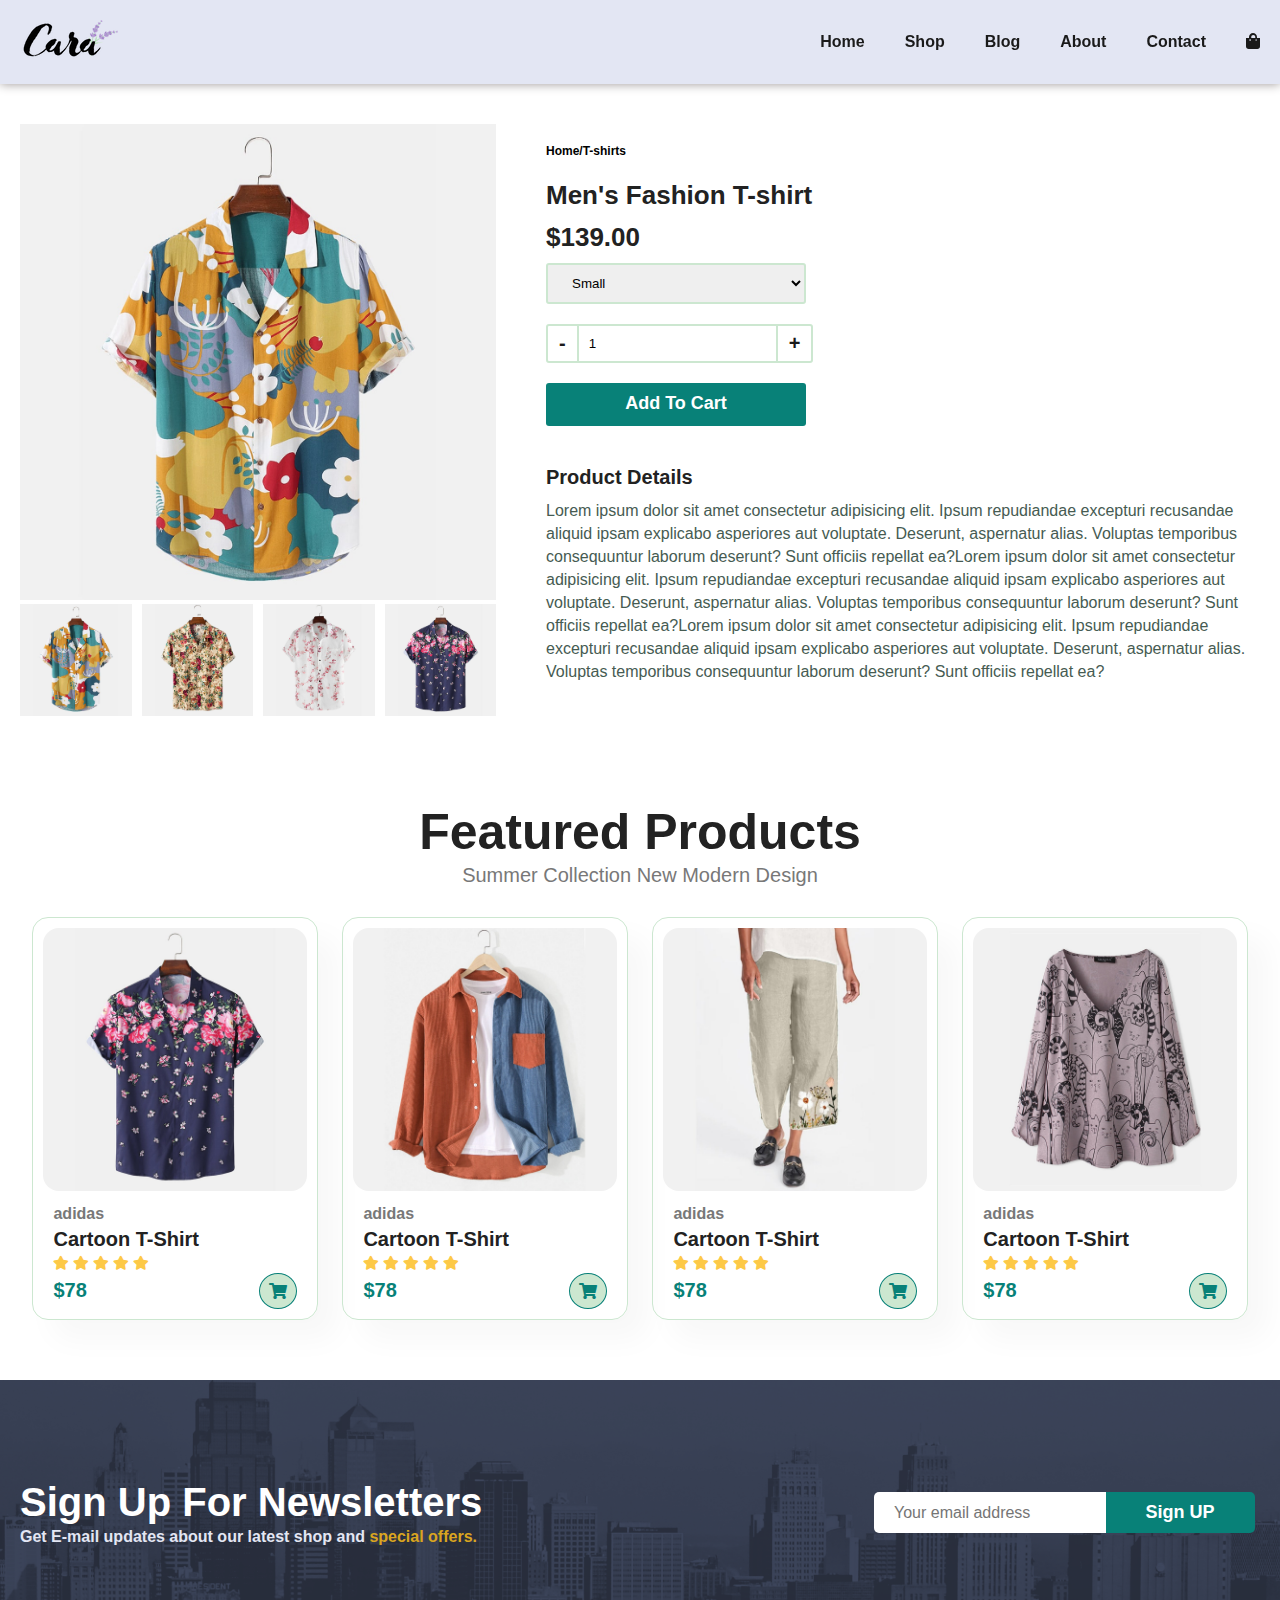
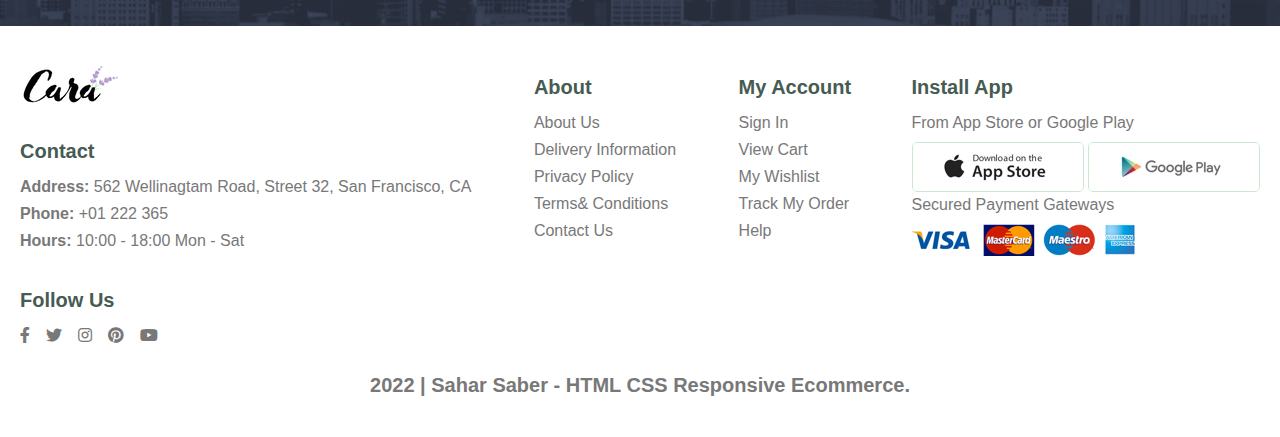
==== product.html @ e2597cf2 "initial commit" ====
<!DOCTYPE html>
<html lang="en">
<head>
  <meta charset="UTF-8">
  <meta http-equiv="X-UA-Compatible" content="IE=edge">
  <meta name="viewport" content="width=device-width, initial-scale=1.0">
  <!-- google fonts Work Sans -->
  <link rel="preconnect" href="https://fonts.googleapis.com">
  <link rel="preconnect" href="https://fonts.gstatic.com" crossorigin>
  <link href="https://fonts.googleapis.com/css2?family=Work+Sans:wght@200;300;400;500;600;700;800&display=swap" rel="stylesheet">
  <!-- main css file -->
  <link rel="stylesheet" href="https://use.fontawesome.com/releases/v5.15.4/css/all.css" />
  <link rel="stylesheet" href="css/style.css">
  <!--  title of the page -->
  <title>Full responsive ecommerce</title>
</head> 
<body>
  <header id="header" class="header">
    <div class="container">
      <div class="header-flex">
        <a href="#"><img src="img/logo.png" alt="header__logo"></a>
        <ul class="header__list">
          <li class="header__link"><a href="index.html">Home</a></li>
          <li class="header__link"><a href="shop.html">Shop</a></li>
          <li class="header__link"><a href="blog.html">Blog</a></li>
          <li class="header__link"><a href="about.html">About</a></li>
          <li class="header__link"><a href="contact.html">Contact</a></li>
          <li class="header__link desktop"><a href="cart.html"><i class="fas fa-shopping-bag"></i></a></li>
          <a class="header__close mobile" href="#"><i class="fas fa-times"></i></a>

        </ul>
        <div class="mobile header__icons">
          <a href="cart.html"><i class="fas fa-shopping-bag"></i></a>
          <i class="hamburger_icon fas fa-outdent"></i>
        </div>
      </div>
    </div>
  </header>
  <main class="main">
    
    <section class="product section--p1">
      <div class="container">
        <div class="product-flex">
          <div class="gallery">
            <img class="main-img" src="img/products/f1.jpg" width="100%">
            <div class="gallery-container">
              <div class="small-img-col">
                <img class="small-img" src="img/products/f1.jpg" width="100%">
              </div>
              <div class="small-img-col">
                <img class="small-img" src="img/products/f3.jpg" width="100%">
              </div>
              <div class="small-img-col">
                <img class="small-img" src="img/products/f4.jpg" width="100%">
              </div>
              <div class="small-img-col">
                <img class="small-img" src="img/products/f5.jpg" width="100%">
              </div>
            </div>
          </div>
          <div class="desc">
            <h6 class="desc__category">Home/T-shirts</h6>
            <h2 class="desc__title">Men's Fashion T-shirt</h2>
            <h4 class="desc__price">$139.00</h4>
            <div class="desc__choices">
              <div class="row">
                <select class="desc__select" name="" id="" placeholder="Select size">
                  <option value="">Small</option>          
                  <option value="">Medium</option>
                  <option value="">Large</option>
                </select>
              </div>
              <div class="row desc__quantity-container">
                <a class="desc__quantity-icon quantity--minus" href="#">-</a>
                <input class="desc__quantity"  type="text" value="1">
                <a class="desc__quantity-icon quantity--plus"  class="desc__select" href="#">+</a>
              </div>
              <div class="row">
                  <button class="btn btn--primary">Add To Cart</button>
              </div>
            </div>
            <h4 class="desc__details">Product Details</h4>
            <div class="desc__details-text para">
              Lorem ipsum dolor sit amet consectetur adipisicing elit. Ipsum repudiandae excepturi recusandae aliquid ipsam explicabo asperiores aut voluptate. Deserunt, aspernatur alias. Voluptas temporibus consequuntur laborum deserunt? Sunt officiis repellat ea?Lorem ipsum dolor sit amet consectetur adipisicing elit. Ipsum repudiandae excepturi recusandae aliquid ipsam explicabo asperiores aut voluptate. Deserunt, aspernatur alias. Voluptas temporibus consequuntur laborum deserunt? Sunt officiis repellat ea?Lorem ipsum dolor sit amet consectetur adipisicing elit. Ipsum repudiandae excepturi recusandae aliquid ipsam explicabo asperiores aut voluptate. Deserunt, aspernatur alias. Voluptas temporibus consequuntur laborum deserunt? Sunt officiis repellat ea?
            </div>
          </div>
        </div>
      </div>

    </section>
    
    <section class="section--p1 featured-product">
      <div class="container">
        <h2 class="section__header">Featured Products</h2>
        <h4 class="section__sub-header">Summer collection New Modern Design</h4>
        <div class="featured-flex">
          <div class="pcard">
            <a href="product.html">
              <img src="img/products/f5.jpg" alt="" class="pcard__img">
              <div class="pcard__desc">
                <span class="pcard__vendor">adidas</span>
                <h4 class="pcard__title">Cartoon T-shirt</h4>
                <div class="pcard__rating">
                  <i class="fas fa-star"></i><i class="fas fa-star"></i><i class="fas fa-star"></i><i class="fas fa-star"></i><i class="fas fa-star"></i>
                </div>
                <h4 class="pcard__price">$78</h4>
                <div class="pcard__cart"><i class="fas fa-shopping-cart"></i></div>
              </div>
            </a>
          </div>
          <div class="pcard">
            <a href="product.html">
              <img src="img/products/f6.jpg" alt="" class="pcard__img">
              <div class="pcard__desc">
                <span class="pcard__vendor">adidas</span>
                <h4 class="pcard__title">Cartoon T-shirt</h4>
                <div class="pcard__rating">
                  <i class="fas fa-star"></i><i class="fas fa-star"></i><i class="fas fa-star"></i><i class="fas fa-star"></i><i class="fas fa-star"></i>
                </div>
                <h4 class="pcard__price">$78</h4>
                <div class="pcard__cart"><i class="fas fa-shopping-cart"></i></div>
              </div>
            </a>
          </div>
          <div class="pcard">
            <a href="product.html">
              <img src="img/products/f7.jpg" alt="" class="pcard__img">
              <div class="pcard__desc">
                <span class="pcard__vendor">adidas</span>
                <h4 class="pcard__title">Cartoon T-shirt</h4>
                <div class="pcard__rating">
                  <i class="fas fa-star"></i><i class="fas fa-star"></i><i class="fas fa-star"></i><i class="fas fa-star"></i><i class="fas fa-star"></i>
                </div>
                <h4 class="pcard__price">$78</h4>
                <div class="pcard__cart"><i class="fas fa-shopping-cart"></i></div>
              </div>
            </a>
          </div>
          <div class="pcard">
            <a href="product.html">
              <img src="img/products/f8.jpg" alt="" class="pcard__img">
              <div class="pcard__desc">
                <span class="pcard__vendor">adidas</span>
                <h4 class="pcard__title">Cartoon T-shirt</h4>
                <div class="pcard__rating">
                  <i class="fas fa-star"></i><i class="fas fa-star"></i><i class="fas fa-star"></i><i class="fas fa-star"></i><i class="fas fa-star"></i>
                </div>
                <h4 class="pcard__price">$78</h4>
                <div class="pcard__cart"><i class="fas fa-shopping-cart"></i></div>
              </div>
            </a>
          </div>        
        </div>
      </div>
    </section>

    
    
    <section class="section--p2 newsletters">
      <div class="container">
        <div class="news-flex">
          <div class="news__text">
            <h4>Sign Up For Newsletters</h4>
            <p>Get E-mail updates about our latest shop and <span>special offers.</span></p>
          </div>
          <form action="" class="news__form">
            <input type="email" placeholder="Your email address">
            <button class="btn btn--primary">Sign UP</button>
          </form>
        </div>
      </div>
    </section> 
  </main>
  <footer class="footer section--p1 ">
    <div class="container">
      <div class="footer-flex">
        <div class="col">
          <img src="img/logo.png" alt="logo" />
          <h4 class="footer__head">Contact</h4>
          <ul class="footer__list">
            <li><span>Address:</span> 562 Wellinagtam Road, Street 32, San Francisco, CA</li>
            <li><span>Phone:</span> +01 222 365</li>
            <li><span>Hours:</span> 10:00 - 18:00 Mon - Sat</li>
          </ul>
          <h4 class="footer__head">Follow Us</h4>
          <ul class="footer__list list--inline">
            <li><i class="fab fa-facebook-f"></i></li>
            <li><i class="fab fa-twitter"></i></li>
            <li><i class="fab fa-instagram"></i></li>
            <li><i class="fab fa-pinterest"></i></li>
            <li><i class="fab fa-youtube"></i></li>
          </ul>
        </div>
        <div class="col">
          <h4 class="footer__head">About</h4>
          <ul class="footer__list">
            <li>About Us</li>   
            <li>Delivery Information</li>
            <li>Privacy Policy</li>
            <li>Terms& Conditions</li>
            <li>Contact Us</li>
          </ul>
        </div>
        <div class="col">
          <h4 class="footer__head">My Account</h4>
          <ul class="footer__list">
            <li>Sign In</li>   
            <li>View Cart</li>
            <li>My Wishlist</li>
            <li>Track My Order</li>
            <li>Help</li>
          </ul>
        </div>
        <div class="col">
          <h4 class="footer__head">Install App</h4>
          <p>From App Store or Google Play</p>
          <div class="row">
            <img src="img/pay/app.jpg" alt="app">
            <img src="img/pay/play.jpg" alt="play">
          </div>          
          <p>Secured Payment Gateways</p>
          <img src="img/pay/pay.png" alt="play">
        </div>
      </div>
      <div class="copyright">
        2022 | Sahar Saber - HTML CSS Responsive Ecommerce.
      </div>
    </div>
    
  </footer>

  <script src="js/script.js"></script>
</body>
</html>
---- css/style.css ----
/*============================================================*/
/*========================================== default setting  =======*/
/*============================================================*/
:root {
  --heading-primary: #222;
  --text-primary: #465b52;
  --background-1: #e3e6f3;
  --box-shadow: #9b9595;
  --primary-color: #088178;
  --text-light: #787878;
  --border: #cce7d0;
}
/*========================================== Start typography =======*/
*{
  margin: 0;
  padding: 0;
  box-sizing: border-box;
  font-family: 'Spartan', sans-serif;
}
h1, .h1{
  font-size: 50px;
  line-height: 64px;
  color: var(--heading-primary);
}
h2, .h2{
  font-size: 46px;
  line-height: 54px;
  color: var(--heading-primary);
}
h4, .h4{
  font-size: 20px;
  color: var(--heading-primary);
}
h6, .h6{
  font-weight: 700;
  font-size: 12px;
}
.para{
  font-size: 16px;
  color: var(--text-primary);
}
.para--bold{
  font-weight: 700;
  color: var(--heading-primary);
}
.para--light{
  color: var(--text-light);
}
.para--primary{
  font-weight: 700;
  color: var(--primary-color)
}
a{
  text-decoration: none;
  color:#1a1a1a;
  font-weight: 600;
}
/*========================================== Start section =======*/
.section--p1{
  padding: 40px 20px;
}
.section--p2{
  padding: 80px 20px;
}
.section--ph{
  padding: 0px 20px;
}
.section--m1{
  margin: 40px 0px;
}
.section__header{
  font-size: 50px;
  line-height: 64px;
  color: var(--heading-primary);
  text-align: center;
  text-transform: capitalize;
}
.section__sub-header{
  color:  var(--text-light);
  font-weight:400;
  text-align: center;
  margin-bottom: 10px;
  text-transform: capitalize;
}
body{
  width: 100%;
}
.container{
  max-width: 1440px;
  margin: 0 auto;
  height: 100%;
}
/*============================================================*/
/*========================================== Components =======*/
/*============================================================*/
/*========================================== Start buttons =======*/
.btn{
  display: inline-block;
  padding: 10px 40px;
  border-radius: 10px;
  font-weight: 700;
  font-size: 18px;
  margin-top: 15px;
  transition: all 0.3s ease;
  cursor: pointer;
  border: none;
}
.btn--white{
  color: var( --text-light);
  background-color:white;
}
.btn--white:hover{
  background-color:var(--primary-color);
  color:white
}
.btn--transparent{
  background-color: transparent;
  max-width: 150px;
  border: 1px solid var( --border);
  color:white;
  border-radius: 0;
  padding: 10px 10px;
}
.btn--transparent:hover{
  background-color:white;
  color:var(--primary-color);
}
.btn--hero{
    max-width: 224px;
  background-image: url('../img/button.png');
  background-color: transparent;
  color: var(--primary-color);
  padding: 14px 0 14px 0;
  border: none;
  background-repeat: no-repeat;
  margin-top:15px;
  cursor: pointer;
  font-weight: 700;
  font-size:16px
}
.btn--primary{
  border-radius: 0  0px;
  background: #088178;
  color: white;
  margin: 0;
}
/*========================================== Start card =======*/
.card{
  display: flex;
  flex-direction: column;
  border: 1px solid var(--border);
  box-shadow: 20px 20px 34px rgba(0, 0, 0, 0.03);
  padding: 20px;
  border-radius: 4px;
  margin: 5px;
  transition: all 0.3s ease;
}
.card:hover{
  box-shadow: 10px 10px 54px rgba(0, 0, 0, 0.1);
}

.card__btn{
  font-weight: 700;
  margin-top: 15px;
  background-color: #eaf5d8;
  color: #566040;
  border: 0;
  padding: 8px;
}
/*========================================== product card =======*/
.pcard{
  width: 23%;
  min-width: 250px;
  padding:10px;
  border: 0;
  border: 1px solid var(--border);
  border-radius:16px;
  box-shadow:  20px 20px 30px rgba(0,0,0,0.03);
  transition: all 0.3s ease;
  margin: 20px 1%;
}
.pcard:hover{
  transform: scale(1.05);
  box-shadow:  30px 30px 30px rgba(0,0,0,0.05);

}
.pcard__img{
  width: 100%;
  border-radius:16px ;

}
.pcard__desc{
  padding: 10px 10px 7px; 10px;
  position: relative;
}
.pcard__vendor{
  color: var(--text-light);
}
.pcard__title{
  text-transform: capitalize;
  padding: 5px 0 3px;
}
.pcard__rating i{
  color: #fdc947; 
  padding-right: 4px;
  font-size: 14px;
}
.pcard__price{ 
  color: var(--primary-color);
  padding: 7px 0 0;
}
.pcard__cart{
  position: absolute;
  bottom: 0px;
  right: 10px;
  background-color:var(--border);
  padding: 9px;
  color:  var(--primary-color);
  border: 1px solid  var(--primary-color);
  border-radius:50%;
  display: flex;
  justify-content: center;
  align-self: center;
}
/*========================================== cta =======*/
.cta{
  padding:40px;
  display: flex;
  justify-content:center;
  flex-direction: column;
  align-self: start;
  margin: 20px 1%;
  color: white;
  background-repeat: no-repeat;
  background-size: cover;
  background-position: center;
}
.cta:hover .btn{
  background-color:var(--primary-color);
  color:white;
}
.cta--two{
  width: 48%;
  min-width: 350px;
  min-height: 400px;
} 
.cta--three{ 
  width: 26%;
  min-height: 300px;
} 
.cta--1{
  background-image: url('../img/banner/b17.jpg');
  background-position: right;
}
.cta--2{
  background-image: url('../img/banner/b10.jpg');
}
.cta--3{
  background-image: url('../img/banner/b7.jpg');
}
.cta--4{
  background-image: url('../img/banner/b4.jpg');
  background-position: right;
  width: 42%;
}
.cta--5{
  background-image: url('../img/banner/b18.jpg');
}
.cta__top-text, .cta__header{
  color: #fff;
}
.cta__header{
  font-size: 31px;
  font-weight: 800;
  line-height: 36px;
}
.cta__para{
  margin-top:14px;
  font-weight: 700;
  font-size: 19px;
  color: hsl(11deg 100% 62%);
}
/*============================================================*/
/*========================================== Main Page =======*/
/*============================================================*/

/*========================================== Start header =======*/
.header{
  background-color: var(--background-1);
  box-shadow: 0px 0px 10px var(--box-shadow);
  padding: 20px 20px;
  z-index: 1;
  position: sticky;
  width: 100%;
  top: 0;
  left: 0;
}
.header-flex{
  display: flex;
  justify-content:space-between;
  align-items: center;
}
.header__logo{
  
}
.header__list{ 
  list-style: none;
  display: flex;
  
}
.header__link{
  padding: 10px 0px;
  border-bottom: 1px solid transparent;
  margin-left: 40px;
  transition: all 0.3s ease;
  position: relative;
} 
.header__link:hover a,
.header__link.active a{
  color:  var(--primary-color);;
}
.header__link::after ,
.header__link::after{
  transition: all 0.3s ease;
  content: "";
  bottom:0;
  left:0;
  position: absolute;
}
.header__link:hover::after ,
.header__link.active::after {
  width: 60%;
  height:2px;
  background-color: var(--primary-color);
}
/*========================================== Start hero Section =======*/
.hero{
  background-image: url('../img/hero4.png');
  background-size: cover;
  background-position: center 20%;
  height: 70vh;
}
.hero-flex{
  display: flex;  
  flex-direction:column;
  justify-content: center;
  height: 100%;
}
.hero .hero__header span{
  display: block;
}
.hero .hero__header span:last-child{
  color: var(--primary-color);
}
/*========================================== Start Feature Section =======*/
.feature-flex{
  display: flex;
  justify-content: center; 
  flex-wrap: wrap; 
}
/*========================= Start Featured product Section & arrival =======*/
.featured-flex, .arrival-flex{
  display: flex;
  flex-wrap: wrap;
  justify-content: center;
  margin: 0 auto;
  width: fit-content;
}
/*========================================== Start banner Section =======*/
.banner{
  background-image: url('../img/banner/b2.jpg');
  text-align: center;  
    min-height: 333px;
  display: flex;
  justify-content: center;
  flex-direction: column;
}
.banner h6{
  color: white;
  font-size:20px;
  margin-bottom: 15px;
}
.banner h2{
  color: white;
}
.banner span{
  color: var(--primary-color);
}
/*========================================== Start 2 & 3 banners Section =======*/
.two-flex{
  display: flex;
  flex-wrap: wrap;
  justify-content: center;
}
.three-flex{
  display: flex;
  flex-wrap: wrap;
  justify-content: space-between;
}
/*========================================== Start newsletters Section =======*/
.newsletters{
  background-image: url('../img/about/banner.png');
  background-position: center;
  background-size: cover;
  color: white;
}
.news-flex{
  display: flex;
  justify-content: space-between;
  align-items: baseline;
  flex-wrap: wrap;
}
.news__text h4{
  font-size: 40px;
  color: white;
  margin: 20px 0 3px;
}
.news__text  p{
  color: var(--background-1);
  font-weight: 900;
}
.news__text  p span{
  color: goldenrod;
}
.news__form{
  display: flex;
  align-self: center;
  margin-top: 20px;
}
.news__form input{
  font-size: 16px;
  padding: 11px 10px 11px 20px;
  min-width:60%;
  border-radius: 5px 0 0 5px;
  border: 0;
}
.news__form input{
  width: 40%;
}
.news__form .btn{
  border-radius: 0 5px 5px 0px;
}
/*========================================== Start Footer Section =======*/
.footer{
  color: var(--text-light);
}
.footer-flex{
  display: flex;
  flex-wrap: wrap;
  justify-content: space-between;
}
.col{
  
}
.footer__head{
  margin: 10px 0 15px;
  color: var(--text-primary);
}
.footer__head:not(:first-child){
  margin: 30px 0 15px;
}
.footer__list{
  list-style: none;
}
.list--inline{
  display: flex;
  
}
.footer__list li{
  padding-bottom: 9px;
  cursor: pointer;
  margin-right:  16px; 
  transition: all 0.3s ease;
}
.footer__list li:hover{
  color: var(--primary-color);
}
.footer__list li span{
  font-weight: 600;
}
.footer .row img{
  border-radius:5px;
  border: 1px solid var(--border);
  cursor: pointer;
  transition: all 0.3s ease;
}
.footer .row img:hover{
  box-shadow: 2px 2px 4px rgb(0 0 0 / 30%);
}
.footer p{
  margin-bottom: 10px;
}
.copyright{
  margin-top:20px;
  text-align:center;
  font-weight: 700;
  font-size: 20px;
}
/*========================= Start Home Page Media Queries =======*/
.mobile{
  display:none;
}
.desktop{
  display:flex;
}
/* from mobiles to tablet landscape */
@media screen and (max-width:1024px){
  /*=========Components: cta banner*/
  .cta--three {
    width: 48%;
  }
  .cta--4{
    order: 1;
    width: 100%;
  }
  /*=========newsletter section*/
  .news-flex{
    flex-direction: column;
    justify-content: center;
    align-items: center;
  }
  .news__text{
    display: flex;
    flex-direction: column;
    align-items: center;
  }
  .news__text p{
    text-align: center;
  }
}
/* from mobiles to tablet portrit */
@media screen and (max-width:799px) {
  /*========= general setting*/
  .mobile{
    display:flex;
  }
  .desktop{
    display:none;
  }
  /*========= Header hamburger menu*/
  .header__icons i{
    font-size: 24px;
    padding-left: 20px;
    cursor: pointer;
  }
  .header__list{
    flex-direction: column;
    align-items: flex-start;
    justify-content: flex-start;
    position:fixed;
    top:0;
    right: -300px;
    height:100vh;
    width: 300px;
    box-shadow:0 40px 60px rgba(0,0,0,0.1);
    background-color: #e3e6f3;
    padding-top:80px;
    transition: all 0.3s ease;
  }
  .header__list.active{
    right:0px;
  }
  .header__close{
    position:absolute;
    top: 25px;
    left: 0;
    padding: 10px 0px;
    border-bottom: 1px solid transparent;
    margin-left: 40px;
  }
  .header__close i{
    font-size: 24px;
    cursor: pointer;  
    transition: all 0.3s ease;
  }
  .header__close:hover i{
    color: #088178;
  }
  .header__link{
    margin-bottom: 12px;
  }
  /*=========Components: cta banner*/
  .cta--two{
    width: 99%;
    min-width: 350px;
  } 

}
/* from large mobiles  */
@media screen and (max-width:600px) {
  .cta--three{
    width: 99%;
  }
}
/* from mobiles  */
@media screen and (max-width:477px) {
  h2,.h2{
    font-size:30px;
    line-height:30px;
    margin: 10px 0 0;
  }
  .section--p1{
    padding: 20px;
  }
  .section__header {
    font-size: 36px;
    line-height: 44px;
  }
  .section__sub-header{ 
    font-size: 18px;
    margin: 4px 0; 
  }
  .hero{
    background-position: top 50% right 37%;
  }
  .hero__header span:not(.h2){
    font-size: 35px;
    line-height: 35px;
    margin: 4px 0 10px;
  }
  .card{
    padding: 7px;
    margin: 7px;
  }
  .card__img{
    width:110px;
  }
  .cta--two{
    min-width:0;
  }
  .cta--1{
    background-position: top 50% right 38%;
  }
  .news__text h4 {
    font-size: 25px;
  }
  .news__form input {
    font-size: 12px;
    padding: 10px 10px 11px 20px;
  }
  .news__form .btn{
    font-size: 12px;
  }
}
@media screen and (max-width:350px) {
  h2, .h2{
    font-size: 25px;
  }
}

/*============================================================*/
/*========================================== Shop Page =====*/
/*============================================================*/
/*========================= Start main banner =======*/
.main-banner{ 
  background-color:var(--primary-color);
  background-image: url('../img/banner/b14.png');
  background-position: 20% 30%;
  min-height: 277px;
}
.main-banner h2{
  color: white;
  margin: 0 0 19px 0;
  font-size: 75px;
  text-transform: capitalize;
}
.main-banner h6{
  color:#c2c5c4;    
  font-size: 26px;
  font-weight: 400;
  margin-bottom: 0px;
  
}
/*========================= Start pagination =======*/
.pagination{
  display: flex;
  justify-content: center;
  flex-wrap: wrap;
}
.paginate__link{
  padding: 10px 19px;
  border-radius: 3px;
  font-size: 20px;
  border: 2px solid #088178;
  color:#088178;
  margin: 5px 0 5px 10px;  
}
.paginate__link.disabled, .paginate__link.disabled:hover{
  background-color:#b4afaf;
  border: 2px solid #959393;
  color:white;
}
.paginate__link.active, .paginate__link:hover{
  background-color:#088178;
  color:#fff;
  border: 2px solid transparent;
}
/*========================= Start Home Page Media Queries =======*/
/* from mobiles to tablet portrit */
@media screen and (max-width:799px) {
  .main-banner h2{
    font-size: 66px;
  }
}
/* from large mobiles  */
@media screen and (max-width:600px) {
  .main-banner h2{
    font-size: 60px;
    margin: 0 0 23px 0;
  }
  .main-banner h6{
    font-size: 20px;
  }
}
/* from mobiles  */
@media screen and (max-width:477px) {
  .main-banner{
    min-height: 200px;
  }
  .main-banner h2 {
    font-size: 47px;
    margin: 0 0 17px 0;
  }
  .main-banner h6{
    font-size: 15px;
  }
}
/*============================================================*/
/*========================================== Product Page =====*/
/*============================================================*/
/*========================= Start Product =======*/
.product-flex{
  display: flex;
}
.gallery{
  width: 40%;
  margin-right: 50px;
}
.main-img, .small-img{
  width: 100%;
}
.gallery-container{
  display: flex;
}
.small-img-col:not(:last-child){
  margin-right: 10px;
  cursor: pointer;
}
.desc{
  width:60%;
}
.desc__category{
  padding: 20px 0 10px;
}
.desc__title{
  font-size: 26px;
}
.desc__price{
  font-size: 26px;
}
.desc__choices{
  display: flex;
  flex-direction: column;
}
.desc__choices .row{
  margin: 10px 0;
}
.desc__select{
  padding: 10px 20px;
  min-width: 260px;
  border: 2px solid #cce7d0;
  border-radius: 3px;
}
.desc__quantity-container{
  display: flex;

}
.desc__quantity-icon{
  display: inline-block;
  padding: 6px 11px;
  font-size: 20px;
  border: 2px solid #cce7d0;
  transition: all 0.3s ease;
}
.desc__quantity-icon:hover{
  background-color: #cce7d0;
}
.desc__quantity-icon:first-of-type{
  border-radius: 3px 0px 0px 3px;
}
.desc__quantity-icon:last-of-type{
  border-radius: 0px 3px 3px 0px;
}
.desc__quantity{
  border: none;
  border-top: 2px solid #cce7d0;
  border-bottom: 2px solid #cce7d0;
  padding: 10px 10px;
}
.desc .btn{
  border-radius: 3px;
  min-width: 260px;
  border-bottom: 2px solid transparent;
}
.desc .btn:hover{
  box-shadow: 1px 1px 15px rgba(0,0,0,0.3);
}
.desc__details{
  margin: 30px 0 10px;
}
.desc__details-text{
  line-height:23px;    
  text-align: left;
}
/* from large mobiles  */
@media screen and (max-width:600px) {
  .product-flex{
    flex-direction:column;
  }
  .gallery, .desc{
    width: 100%;
    text-align:center;
  }
  .desc__choices{
    align-items: center;
  }
}
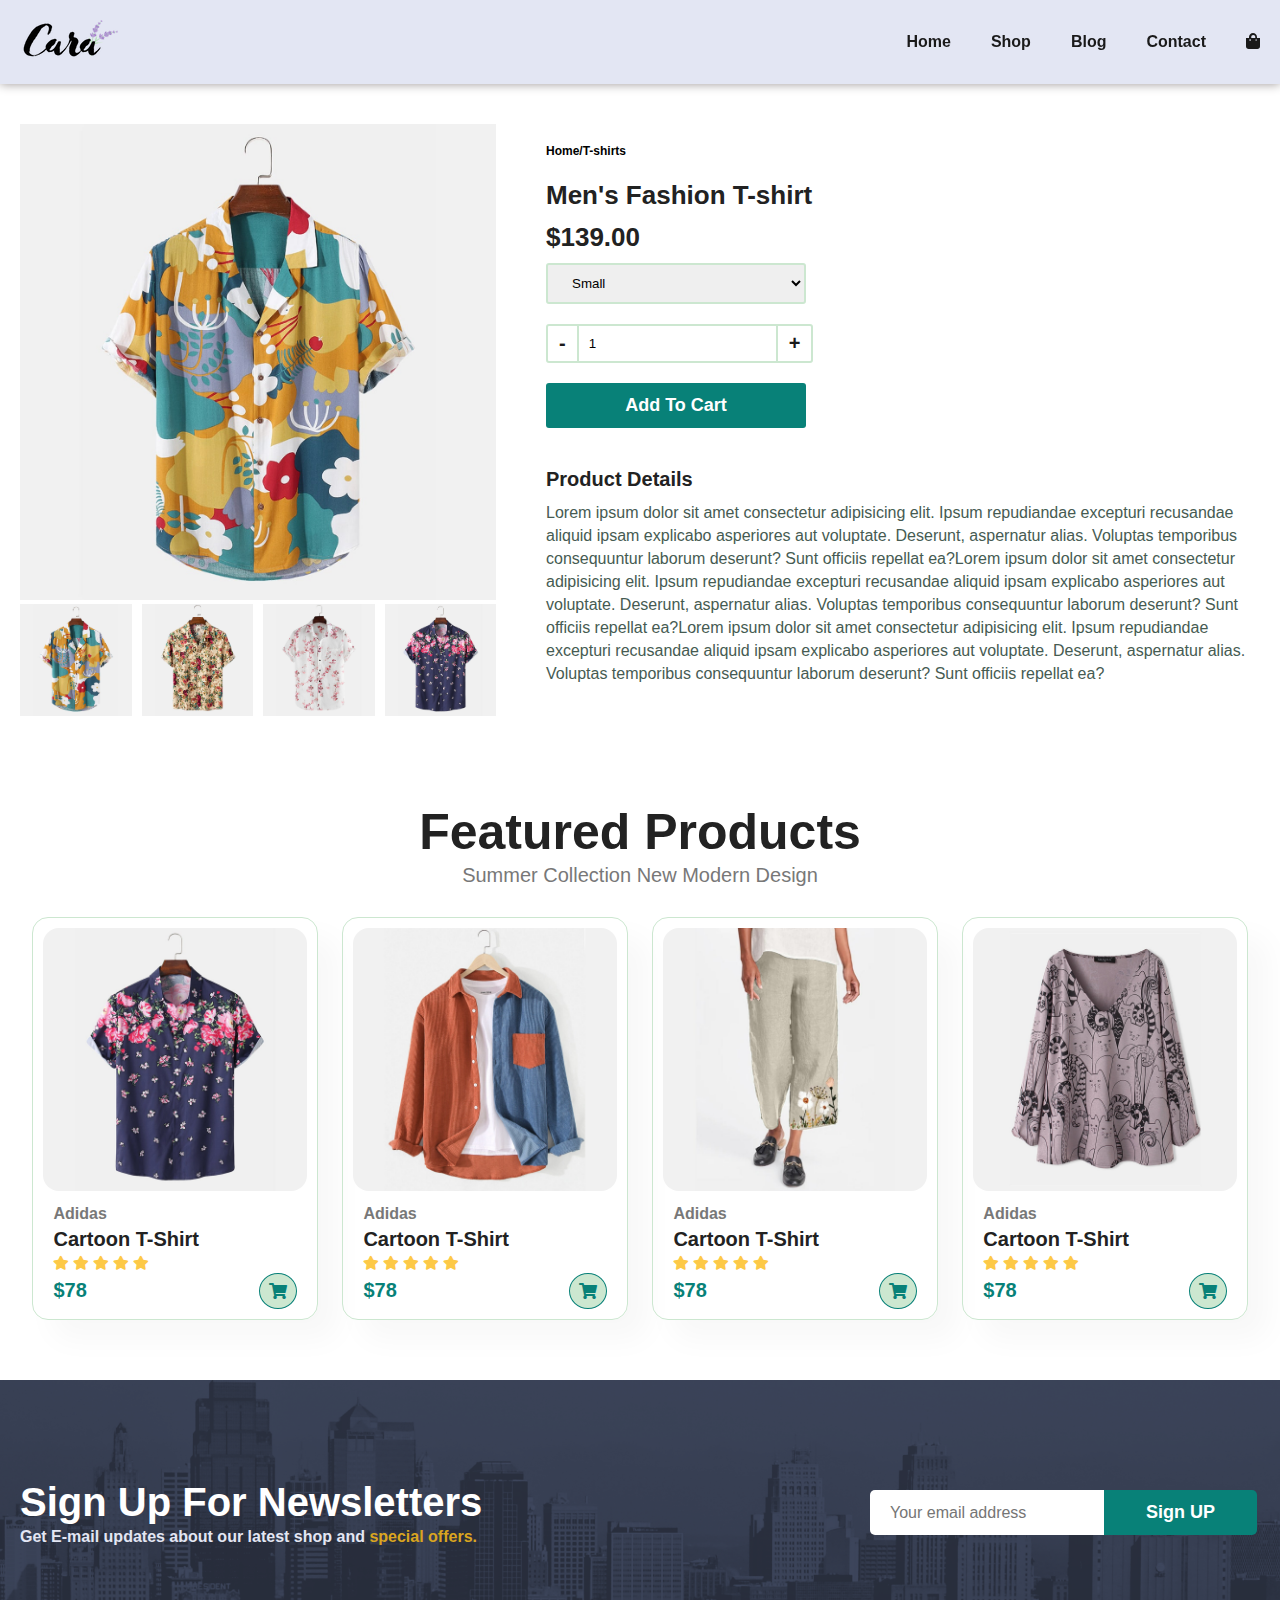
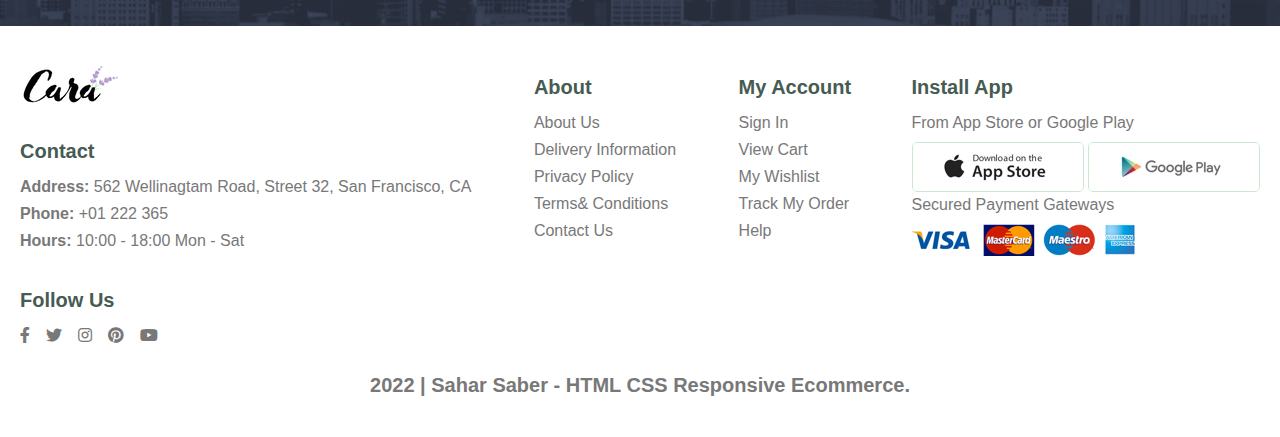
==== commit 3d1a80c4: "Whole Project" ====
--- a/product.html
+++ b/product.html
@@ -18,12 +18,11 @@
   <header id="header" class="header">
     <div class="container">
       <div class="header-flex">
-        <a href="#"><img src="img/logo.png" alt="header__logo"></a>
+        <a href="index.html"><img src="img/logo.png" alt="header__logo"></a>
         <ul class="header__list">
           <li class="header__link"><a href="index.html">Home</a></li>
           <li class="header__link"><a href="shop.html">Shop</a></li>
           <li class="header__link"><a href="blog.html">Blog</a></li>
-          <li class="header__link"><a href="about.html">About</a></li>
           <li class="header__link"><a href="contact.html">Contact</a></li>
           <li class="header__link desktop"><a href="cart.html"><i class="fas fa-shopping-bag"></i></a></li>
           <a class="header__close mobile" href="#"><i class="fas fa-times"></i></a>
--- a/css/style.css
+++ b/css/style.css
@@ -143,6 +143,8 @@
   background: #088178;
   color: white;
   margin: 0;
+  border: 2px solid transparent;
+
 }
 /*========================================== Start card =======*/
 .card{
@@ -168,6 +170,14 @@
   padding: 8px;
 }
 /*========================================== product card =======*/
+/*========================= Start Featured product Section & arrival =======*/
+.featured-flex, .arrival-flex{
+  display: flex;
+  flex-wrap: wrap;
+  justify-content: center;
+  margin: 0 auto;
+  width: fit-content;
+}
 .pcard{
   width: 23%;
   min-width: 250px;
@@ -195,6 +205,7 @@
 }
 .pcard__vendor{
   color: var(--text-light);
+  text-transform: capitalize;
 }
 .pcard__title{
   text-transform: capitalize;
@@ -222,6 +233,26 @@
   justify-content: center;
   align-self: center;
 }
+@media screen and (max-width: 799px){
+  .featured-flex{
+    justify-content: space-between;
+  }
+  .pcard{
+    width: 47%;
+    min-width:0;
+    margin: 15px 5px;
+  }
+  .pcard__img{
+    
+  }
+  .pcard__vendor, .pcard__rating i{
+    font-size: 12px;
+  }
+  .pcard__title{
+    font-size: 15px;
+    padding: 3px 0 2px;
+  }
+}
 /*========================================== cta =======*/
 .cta{
   padding:40px;
@@ -234,9 +265,24 @@
   background-repeat: no-repeat;
   background-size: cover;
   background-position: center;
+  position: relative;
+}
+.cta::before{
+    background-color: rgba(0, 0, 0, 0.5);
+    content: '';
+    top: 0;
+    left: 0;
+    display: block;
+    height: 100%;
+    position: absolute;
+    width: 100%;
+}
+.cta * {
+  position: relative;
+  z-index: 2;
 }
 .cta:hover .btn{
-  background-color:var(--primary-color);
+  background-color:hsl(206deg 100% 69%);;
   color:white;
 }
 .cta--two{
@@ -278,7 +324,8 @@
   margin-top:14px;
   font-weight: 700;
   font-size: 19px;
-  color: hsl(11deg 100% 62%);
+  color:hsl(206deg 100% 69%);
+  text-transform: capitalize;
 }
 /*============================================================*/
 /*========================================== Main Page =======*/
@@ -289,7 +336,7 @@
   background-color: var(--background-1);
   box-shadow: 0px 0px 10px var(--box-shadow);
   padding: 20px 20px;
-  z-index: 1;
+  z-index: 5;
   position: sticky;
   width: 100%;
   top: 0;
@@ -358,14 +405,7 @@
   justify-content: center; 
   flex-wrap: wrap; 
 }
-/*========================= Start Featured product Section & arrival =======*/
-.featured-flex, .arrival-flex{
-  display: flex;
-  flex-wrap: wrap;
-  justify-content: center;
-  margin: 0 auto;
-  width: fit-content;
-}
+
 /*========================================== Start banner Section =======*/
 .banner{
   background-image: url('../img/banner/b2.jpg');
@@ -542,6 +582,10 @@
     font-size: 24px;
     padding-left: 20px;
     cursor: pointer;
+    transition: all 0.3s ease;
+  }
+  .header__icons a.active i{
+    color: #088178;
   }
   .header__list{
     flex-direction: column;
@@ -825,6 +869,337 @@
     align-items: center;
   }
 }
-
-
-
+/*============================================================*/
+/*========================================== Blog Page =====*/
+/*============================================================*/
+
+.blog-page .main-banner{
+  background-image: url('../img/banner/b19.jpg');
+}
+.blog-flex{
+  
+}
+.article{
+  display: flex;
+  align-items: center;
+}
+.article__img-container{
+  width: 50%;
+  margin-right: 30px;
+}
+.article__date{
+  font-size: 83px;
+  color: #c5c1c1;
+  margin-bottom: -30px;
+}
+.article__img{
+  width: 100%;
+  height: 300px;
+  object-fit: cover;
+}
+.article__desc{
+  width: 50%;
+}
+.article__title{
+  font-size: 28px;
+  margin-bottom: 20px;  
+}
+.article .btn{
+  background: none;
+  padding: 15px 0;
+  font-weight: 400;
+  position: relative;
+  margin: 5px 0;
+}
+.article .btn::after{
+  position: absolute;
+  right: -80px;
+  top: 50%;
+  content: " ";
+  width: 70px;
+  height: 2px;
+  background-color: #000;
+  transition: all 0.3s ease;
+}
+.article .btn:hover{
+  color: #088178;
+}
+.article .btn:hover::after{
+  background-color: #088178;
+}
+@media screen and (max-width:799px) {
+  .article{
+    padding: 0 20px;
+  }
+}
+@media screen and (max-width:600px) {
+  .article{
+    flex-direction: column;
+    align-items: flex-start;
+    margin-bottom: 22px;
+  }
+  .article__img-container, .article__desc{
+    width: 100%;;
+  }
+  .article__img{
+    height:280px;
+    margin-right: 0px;
+  }
+  .article__title{
+    margin-top: 7px;
+    margin-bottom: 10px;
+  }
+  .article .btn{
+    margin: 0;
+  }
+}
+
+/*============================================================*/
+/*========================================== Cart Page =====*/
+/*============================================================*/
+.cart-page .banner{
+  background-image: url('../img/about/banner.png')
+}
+.cart{
+  overflow-x: auto;
+}
+.cart-table{
+  width: 100%;
+  border-collapse: collapse;
+  table-layout: fixed;
+  white-space: nowrap;
+  text-align: center;
+  color: var(--text-primary);
+}
+.cart-table thead{
+  border-top: 1px solid var(--border);
+  border-bottom: 1px solid var(--border);
+}
+.cart-table tbody td{
+  padding: 15px 0;
+}
+.table-head{
+  font-weight: 700;
+  padding:15px 0;
+  text-transform: uppercase;
+}
+.table-cell{
+  
+}
+.cart-table td:nth-child(1){/*image*/
+  width: 60px;
+  text-align: center;
+}
+.cart-table td:nth-child(2) { /*title*/
+  width:200px;
+  text-align: center;
+}
+.cart-table td:nth-child(3){/*price*/
+  width:150px;
+  text-align: center;
+}
+.cart-table td:nth-child(4){/*quantity*/
+  width:150px;
+  text-align: center;
+}
+.cart-table td:nth-child(5){/*subtotal*/
+  width:150px;
+  text-align: center;
+}
+.cart-table td:nth-child(6){/*remove*/
+  width:100px;
+  text-align: center;
+}
+.cart-table td:nth-child(1) img{
+  width:100%;
+  border-radius: 9px;
+}
+.cart-table td:nth-child(4) input{
+  width:70px;
+  padding:10px 5px;
+}
+.cart-table td:nth-child(6) i{
+  color: var(--text-primary);
+}
+.cart-table td:nth-child(6) i:hover{
+  color: rgb(177, 10, 10);
+}
+
+.cart-page .btn{
+  border-radius: 4px;
+  font-weight: 400;
+  padding: 10px 20px
+}
+.details-flex{
+  display:flex;
+  justify-content:space-between;
+  flex-wrap: wrap;
+}
+.coupon {
+  width: 60%;
+  margin-bottom: 30px;
+}
+.total {
+  width: 30%;
+  margin-bottom: 30px;
+}
+.total .btn{
+  width: 100%;
+}
+.cart__title{
+  padding: 0 0 15px;
+}
+.coupon input{
+  padding:14px 20px;outline:none;
+  width: 70%;
+  border: 1px solid var(--border);
+  margin-right: 5px;
+  border-radius: 4px;
+}
+.coupon .btn{
+  width: 27%;
+}
+.total-table{
+  border-collapse: collapse; 
+  width: 100%;
+  margin-bottom:15px;
+}
+.total-table td{
+  width: 50%;
+  border: 1px solid var(--border);
+  padding: 10px 20px;
+  font-size: 15px;
+}
+.total-table tr:last-child{
+  font-weight: 700;
+}
+.details-flex .btn:hover{
+  color: #088178;
+  border: 2px solid #088178;
+  background-color:#fff;
+  box-shadow: 0px 0px 13px rgb(0 0 0 / 16%);
+}
+@media screen and (max-width:600px) {
+  .details-flex{
+    flex-direction: column;
+    margin-top: 20px;
+  }
+  .total, .coupon{
+    width: 100%;
+  }
+}
+
+/*============================================================*/
+/*========================================== Contact Page =====*/
+/*============================================================*/
+.contact-page .banner{
+  background-color: #747474;
+}
+.contact-flex{
+  display: flex;
+  justify-content: space-between;
+}
+
+.contact__details, .map-container{
+  width:50%;
+}
+.contact__details h6{
+  margin: 0 0 6px;
+}
+.contact__details h2,
+.form h2{
+  font-size: 29px;
+  color: #088178;
+}
+.contact__details h4{
+  margin: 12px 0 16px;
+}
+.details__list{
+  list-style: none;
+}
+.details__list li{
+  padding-bottom: 20px;
+}
+.details__list i{
+  padding-right:15px;
+}
+.map-container{
+  height: 300px;
+}
+.map-container iframe{
+  width:100%;
+  height: 100%;
+}
+.form-flex{
+  display: flex;
+  justify-content: space-between;
+}
+
+.form{
+  width:58%;
+}
+.form input,.form  textarea{
+  padding: 15px 20px;
+  display: block;
+  margin:10px 0;
+  width: 100%;
+  border-radius: 8px;
+  outline-color: var(--border);
+  border: 1px solid var(--border);}
+.people-container{
+  width: 36%;
+}
+.person{
+  display: flex;
+  margin: 30px 0;
+  align-items: center;
+}
+.person img{
+  margin-right: 30px;
+}
+.person h4{
+  margin-bottom: 10px;
+
+}
+.person .para{
+  margin-bottom: 5px;
+}
+.form-flex .btn{
+  border-radius: 8px;
+}
+.form-flex .btn:hover{
+  color: #088178;
+  border: 2px solid #088178;
+  background-color:#fff;
+  box-shadow: 0px 0px 13px rgb(0 0 0 / 16%);
+}
+@media screen and (max-width:799px){
+  .contact-flex{
+    flex-direction: column;
+  }
+  .contact__details, .map-container{
+    width: 100%;
+  }
+  .contact__details{
+    display: flex;
+    flex-direction: column;
+    align-items:center;
+  }
+  .form-flex{
+    flex-direction: column;
+  }
+  .form, .people-container{
+    width: 100%;
+  }
+  .people-container{
+    display: flex;
+    flex-direction: column;
+    align-items:center;
+  }
+}
+
+
+
+
+
+
